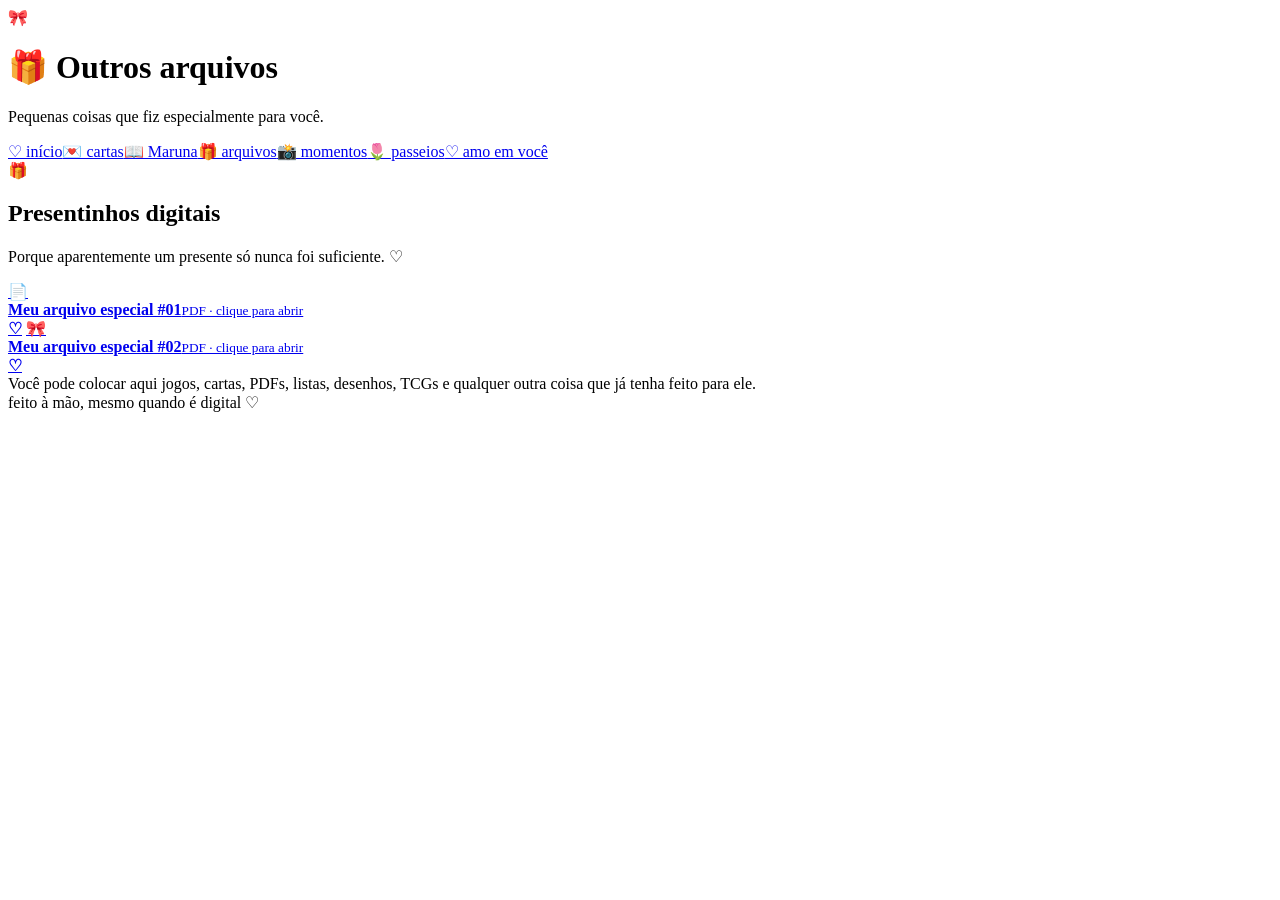
==== arquivos.html @ 55b807ca "Add files via upload" ====
<!DOCTYPE html>
<html lang="pt-BR"><head><meta charset="UTF-8"><meta name="viewport" content="width=device-width,initial-scale=1.0">
<title>Outros arquivos ♡</title><link rel="stylesheet" href="css/estilo.css"></head>
<body><header class="topo"><div class="laço">🎀</div><h1>🎁 Outros arquivos</h1><p>Pequenas coisas que fiz especialmente para você.</p><nav><a href="index.html">♡ início</a><a href="cartas.html">💌 cartas</a><a href="maruna.html">📖 Maruna</a><a class="ativo" href="arquivos.html">🎁 arquivos</a><a href="galeria.html">📸 momentos</a><a href="passeios.html">🌷 passeios</a><a href="amo-voce.html">♡ amo em você</a></nav></header>
<main class="container"><div class="titulo-pagina"><span>🎁</span><h2>Presentinhos digitais</h2><p>Porque aparentemente um presente só nunca foi suficiente. ♡</p></div>
<section class="lista-arquivos">
  <a class="arquivo" href="arquivos/meu-arquivo-01.pdf" target="_blank"><span>📄</span><div><strong>Meu arquivo especial #01</strong><small>PDF · clique para abrir</small></div><b>♡</b></a>
  <a class="arquivo" href="arquivos/meu-arquivo-02.pdf" target="_blank"><span>🎀</span><div><strong>Meu arquivo especial #02</strong><small>PDF · clique para abrir</small></div><b>♡</b></a>
</section>
<div class="dica">Você pode colocar aqui jogos, cartas, PDFs, listas, desenhos, TCGs e qualquer outra coisa que já tenha feito para ele.</div>
</main><footer>feito à mão, mesmo quando é digital ♡</footer></body></html>
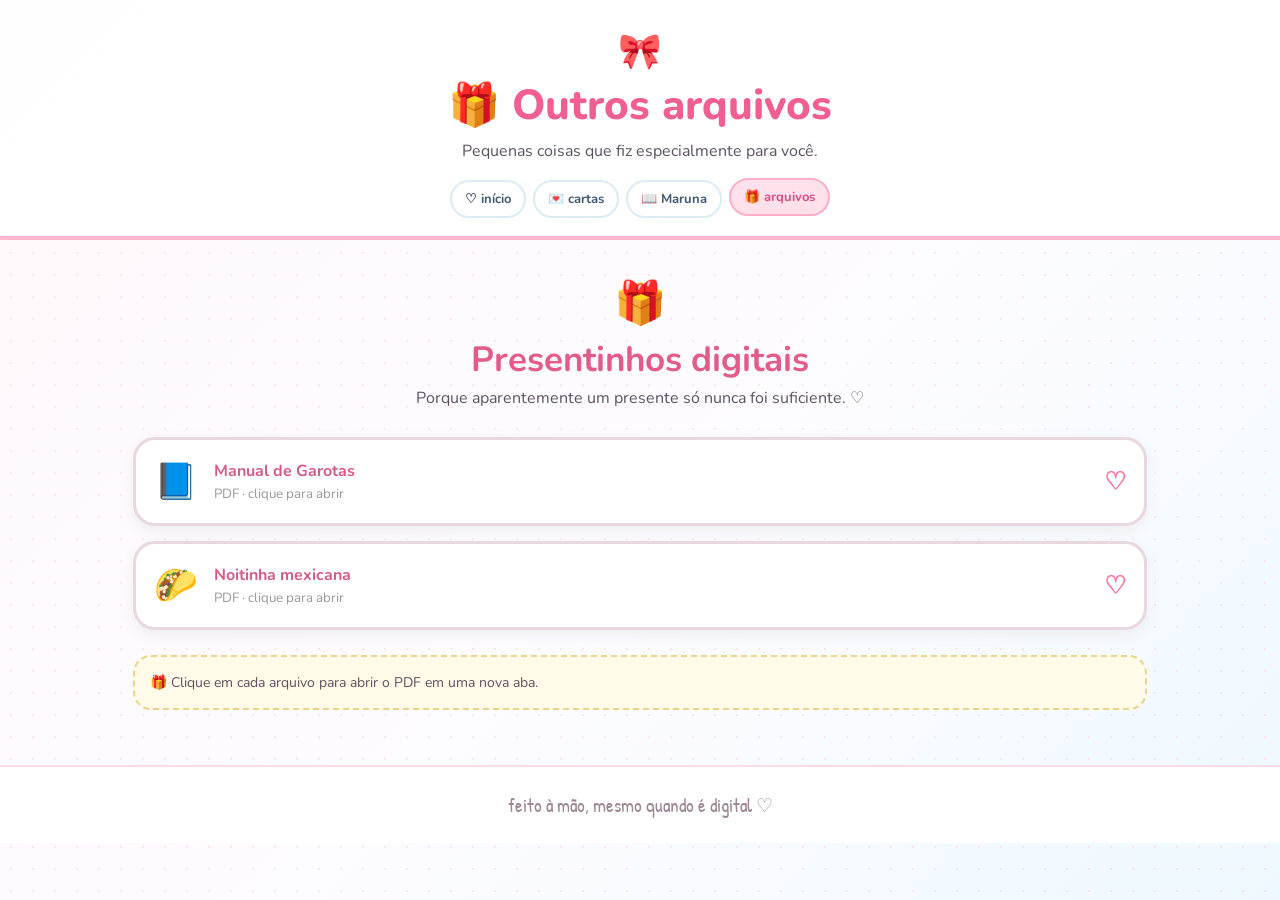
==== commit 05c68c69: "Adicionar PDFs em Outros arquivos" ====
--- a/arquivos.html
+++ b/arquivos.html
@@ -1,11 +1,19 @@
 <!DOCTYPE html>
-<html lang="pt-BR"><head><meta charset="UTF-8"><meta name="viewport" content="width=device-width,initial-scale=1.0">
-<title>Outros arquivos ♡</title><link rel="stylesheet" href="css/estilo.css"></head>
-<body><header class="topo"><div class="laço">🎀</div><h1>🎁 Outros arquivos</h1><p>Pequenas coisas que fiz especialmente para você.</p><nav><a href="index.html">♡ início</a><a href="cartas.html">💌 cartas</a><a href="maruna.html">📖 Maruna</a><a class="ativo" href="arquivos.html">🎁 arquivos</a><a href="galeria.html">📸 momentos</a><a href="passeios.html">🌷 passeios</a><a href="amo-voce.html">♡ amo em você</a></nav></header>
+<html lang="pt-BR">
+<head>
+<meta charset="UTF-8">
+<meta name="viewport" content="width=device-width,initial-scale=1.0">
+<title>Outros arquivos ♡</title>
+<link rel="stylesheet" href="estilo.css">
+</head>
+<body>
+<header class="topo"><div class="laço">🎀</div><h1>🎁 Outros arquivos</h1><p>Pequenas coisas que fiz especialmente para você.</p>
+<nav><a href="index.html">♡ início</a><a href="cartas.html">💌 cartas</a><a href="maruna.html">📖 Maruna</a><a class="ativo" href="arquivos.html">🎁 arquivos</a></nav></header>
 <main class="container"><div class="titulo-pagina"><span>🎁</span><h2>Presentinhos digitais</h2><p>Porque aparentemente um presente só nunca foi suficiente. ♡</p></div>
 <section class="lista-arquivos">
-  <a class="arquivo" href="arquivos/meu-arquivo-01.pdf" target="_blank"><span>📄</span><div><strong>Meu arquivo especial #01</strong><small>PDF · clique para abrir</small></div><b>♡</b></a>
-  <a class="arquivo" href="arquivos/meu-arquivo-02.pdf" target="_blank"><span>🎀</span><div><strong>Meu arquivo especial #02</strong><small>PDF · clique para abrir</small></div><b>♡</b></a>
+  <a class="arquivo" href="Manual%20de%20Garotas.pdf" target="_blank"><span>📘</span><div><strong>Manual de Garotas</strong><small>PDF · clique para abrir</small></div><b>♡</b></a>
+  <a class="arquivo" href="noitinha%20mexicana%20.pdf" target="_blank"><span>🌮</span><div><strong>Noitinha mexicana</strong><small>PDF · clique para abrir</small></div><b>♡</b></a>
 </section>
-<div class="dica">Você pode colocar aqui jogos, cartas, PDFs, listas, desenhos, TCGs e qualquer outra coisa que já tenha feito para ele.</div>
-</main><footer>feito à mão, mesmo quando é digital ♡</footer></body></html>+<div class="dica">🎁 Clique em cada arquivo para abrir o PDF em uma nova aba.</div>
+</main><footer>feito à mão, mesmo quando é digital ♡</footer>
+</body></html>
--- a/estilo.css
+++ b/estilo.css
@@ -0,0 +1,51 @@
+
+@import url('https://fonts.googleapis.com/css2?family=Nunito:wght@400;600;700;800&family=Patrick+Hand&display=swap');
+
+:root{
+  --pink:#ffb7cf; --hot:#ff6f9f; --light:#fff6fa; --blue:#a9d9ef;
+  --navy:#3e5870; --cream:#fff9e9; --ink:#5b5260; --white:#fff;
+}
+*{box-sizing:border-box}
+body{margin:0;background:linear-gradient(135deg,#fff7fa,#fdfcff 55%,#eef9ff);color:var(--ink);font-family:'Nunito',sans-serif;min-height:100vh}
+body:before{content:"";position:fixed;inset:0;pointer-events:none;opacity:.35;background-image:radial-gradient(#ffb7cf 1px,transparent 1px);background-size:22px 22px;z-index:-1}
+.topo{text-align:center;padding:28px 15px 18px;background:rgba(255,255,255,.88);border-bottom:4px solid var(--pink);position:relative}
+.topo h1{margin:0;color:#f15f92;font-size:clamp(25px,6vw,42px);font-weight:800}
+.topo p{margin:6px auto 18px;max-width:650px}
+.laço{font-size:35px;margin-bottom:2px}
+nav{display:flex;justify-content:center;flex-wrap:wrap;gap:7px;max-width:1000px;margin:auto}
+nav a{color:var(--navy);text-decoration:none;background:white;border:2px solid #dcecf4;border-radius:999px;padding:8px 13px;font-size:13px;font-weight:700;transition:.2s}
+nav a:hover,nav a.ativo{background:#ffe0eb;border-color:#ffadc9;color:#d94d80;transform:translateY(-2px)}
+.container{max-width:1050px;margin:auto;padding:35px 18px 55px}
+.hero{background:linear-gradient(120deg,#ffdce9,#fff,#dff3fb);border:3px solid white;box-shadow:0 10px 35px #e8cdd8;border-radius:30px;padding:42px;display:grid;grid-template-columns:120px 1fr;gap:30px;align-items:center}
+.hero-kitty{font-size:90px;text-align:center;filter:drop-shadow(0 5px 0 #fff)}
+.selo{display:inline-block;background:#ff76a5;color:#fff;padding:5px 11px;border-radius:20px;font-size:10px;font-weight:800;letter-spacing:1px}
+.hero h2{font-size:clamp(29px,5vw,50px);line-height:1.05;margin:12px 0;color:#4f6072}
+.hero h2 strong{color:#ed6193}.hero p{max-width:650px;line-height:1.7}
+.botao{display:inline-block;text-decoration:none;color:white;background:#f16b9a;border:0;border-radius:999px;padding:12px 20px;font-weight:800;box-shadow:0 5px 0 #d94f80;transition:.15s}.botao:hover{transform:translateY(2px);box-shadow:0 3px 0 #d94f80}.botao.pequeno{padding:9px 15px;font-size:13px}
+.grid-cards{display:grid;grid-template-columns:repeat(3,1fr);gap:18px;margin-top:25px}
+.card{text-decoration:none;color:var(--ink);padding:25px;border-radius:25px;border:3px solid white;box-shadow:0 7px 20px #e8dbe1;transition:.2s;min-height:175px}.card:hover{transform:translateY(-5px)}.card span{font-size:32px}.card h3{margin:10px 0 5px;color:#d85d89}.card p{font-size:14px;line-height:1.5}.rosa{background:#ffe2ed}.azul{background:#e2f5fc}.creme{background:#fff4d7}
+.bilhetinho{margin-top:25px;background:#fff;border:3px dashed #f3a9c2;border-radius:25px;padding:22px;text-align:center;box-shadow:0 5px 15px #eadde2}.bilhetinho p{line-height:1.7}.bilhetinho span{font-family:'Patrick Hand';font-size:20px;color:#e35e8c}
+.titulo-pagina{text-align:center;margin-bottom:28px}.titulo-pagina span{font-size:42px}.titulo-pagina h2{margin:4px 0;color:#e25b8b;font-size:35px}.titulo-pagina p{margin:4px 0}
+.cartas-grid,.revistas-grid{display:grid;grid-template-columns:repeat(2,1fr);gap:20px}
+.carta,.revista{background:#fff;border:3px solid #ffd1e0;border-radius:25px;padding:25px;box-shadow:0 7px 20px #eadde2;position:relative}.carta:after{content:"♡";position:absolute;right:20px;top:15px;color:#ffadc8;font-size:30px}.carta h3{color:#e05b89}.bloqueado{color:#aaa;font-size:13px}
+.capa-placeholder{height:250px;border-radius:18px;background:linear-gradient(150deg,#ffb7cf,#fff0f6);display:grid;place-items:center;text-align:center;color:#d94f80;font-weight:800;font-size:30px;letter-spacing:3px;margin-bottom:15px}.capa-placeholder small{font-size:13px;letter-spacing:2px}.capa-placeholder.azulc{background:linear-gradient(150deg,#a9d9ef,#effaff);color:#557b94}
+.lista-arquivos{display:grid;gap:15px}.arquivo{display:flex;align-items:center;gap:16px;text-decoration:none;color:var(--ink);background:white;border:3px solid #e8d7df;border-radius:22px;padding:18px;box-shadow:0 5px 15px #eee}.arquivo>span{font-size:35px}.arquivo div{flex:1}.arquivo strong{display:block;color:#d75a87}.arquivo small{display:block;margin-top:3px;color:#999}.arquivo b{color:#ff78a7;font-size:25px}
+.galeria{columns:3 220px;column-gap:16px}.galeria figure{break-inside:avoid;margin:0 0 16px;background:#fff;padding:9px;border-radius:18px;box-shadow:0 6px 16px #e5dce0;border:2px solid #fff}.galeria img{display:block;width:100%;min-height:180px;object-fit:cover;border-radius:12px;background:#fce8ef}.galeria figcaption{font-family:'Patrick Hand';font-size:18px;color:#d45d86;padding:8px 5px}
+.passeios{display:grid;gap:18px}.passeio{display:grid;grid-template-columns:75px 1fr;gap:20px;align-items:center;background:white;border:3px solid #d9edf5;border-radius:25px;padding:20px;box-shadow:0 5px 15px #e2eaee}.numero{width:65px;height:65px;border-radius:50%;display:grid;place-items:center;background:#b8e0ef;color:#466b80;font-weight:800;font-size:22px}.passeio h3{margin:0;color:#d75a87}.passeio p{margin:6px 0}
+.amores{display:grid;grid-template-columns:repeat(2,1fr);gap:15px}.amores div{background:#fff;border:3px solid #ffd5e2;border-radius:20px;padding:20px;color:#d75a87;font-weight:700;box-shadow:0 4px 12px #eee}.carta-final{margin:25px auto 0;max-width:650px;background:linear-gradient(135deg,#fff,#ffe7ef);border:3px dashed #f29fbd;border-radius:30px;text-align:center;padding:30px;box-shadow:0 7px 20px #ecdde2}.carta-final h3{color:#e15888;font-size:25px}.carta-final p{line-height:1.7}.carta-final strong{font-family:'Patrick Hand';font-size:24px;color:#df5e8a}
+.dica{margin-top:25px;background:#fffbe8;border:2px dashed #ead48b;border-radius:18px;padding:15px;line-height:1.5;font-size:14px}.dica code{background:#fff0b8;padding:2px 5px;border-radius:5px}
+footer{text-align:center;padding:25px;color:#9d8792;background:#fff;border-top:2px solid #f7dbe5;font-family:'Patrick Hand';font-size:19px}
+@media(max-width:750px){.hero{grid-template-columns:1fr;padding:28px 22px;text-align:center}.hero-kitty{font-size:65px}.grid-cards{grid-template-columns:1fr}.cartas-grid,.revistas-grid,.amores{grid-template-columns:1fr}.container{padding-top:25px}.topo{padding-top:20px}nav a{font-size:12px;padding:7px 10px}.passeio{grid-template-columns:55px 1fr}.numero{width:52px;height:52px;font-size:18px}}
+
+.contadores{margin:30px 0 5px;background:rgba(255,255,255,.88);border:3px solid white;border-radius:30px;padding:30px 22px;box-shadow:0 8px 25px #e8dce2;text-align:center}
+.contador-intro h2{color:#e15d8b;margin:10px 0 4px;font-size:clamp(24px,4vw,34px)}
+.contador-intro p{margin:0 0 22px;color:#80727b}
+.contador-grid{display:grid;grid-template-columns:repeat(3,1fr);gap:15px}
+.contador{background:linear-gradient(145deg,#fff0f5,#fff);border:3px solid #ffd1df;border-radius:23px;padding:20px 13px;box-shadow:0 5px 14px #eee0e6}
+.contador.azul-contador{background:linear-gradient(145deg,#edfaff,#fff);border-color:#c5e7f3}
+.contador-icone{font-size:30px;display:block}
+.contador h3{color:#d85b88;font-size:16px;margin:7px 0 4px}
+.contador strong{font-family:'Patrick Hand';font-size:21px;color:#64798a}
+.contador .tempo{margin:12px 0 5px;color:#e8568a;font-size:25px;font-weight:800;line-height:1.15}
+.contador small{font-size:11px;color:#93848c;display:block;line-height:1.35}
+@media(max-width:750px){.contador-grid{grid-template-columns:1fr}.contadores{padding:25px 15px}}
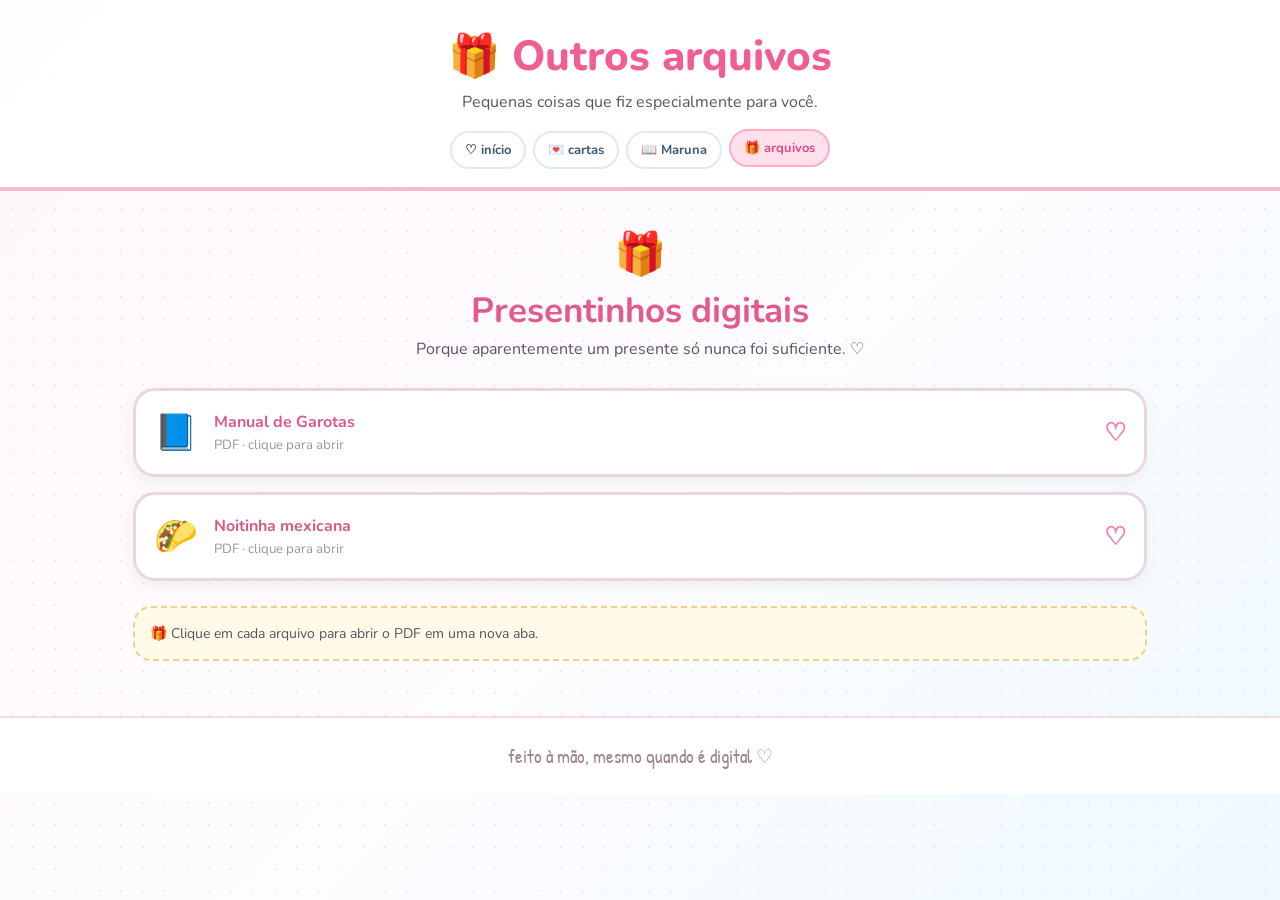
==== commit 91777227: "Update arquivos.html" ====
--- a/arquivos.html
+++ b/arquivos.html
@@ -7,7 +7,7 @@
 <link rel="stylesheet" href="estilo.css">
 </head>
 <body>
-<header class="topo"><div class="laço">🎀</div><h1>🎁 Outros arquivos</h1><p>Pequenas coisas que fiz especialmente para você.</p>
+<header class="topo"><h1>🎁 Outros arquivos</h1><p>Pequenas coisas que fiz especialmente para você.</p>
 <nav><a href="index.html">♡ início</a><a href="cartas.html">💌 cartas</a><a href="maruna.html">📖 Maruna</a><a class="ativo" href="arquivos.html">🎁 arquivos</a></nav></header>
 <main class="container"><div class="titulo-pagina"><span>🎁</span><h2>Presentinhos digitais</h2><p>Porque aparentemente um presente só nunca foi suficiente. ♡</p></div>
 <section class="lista-arquivos">
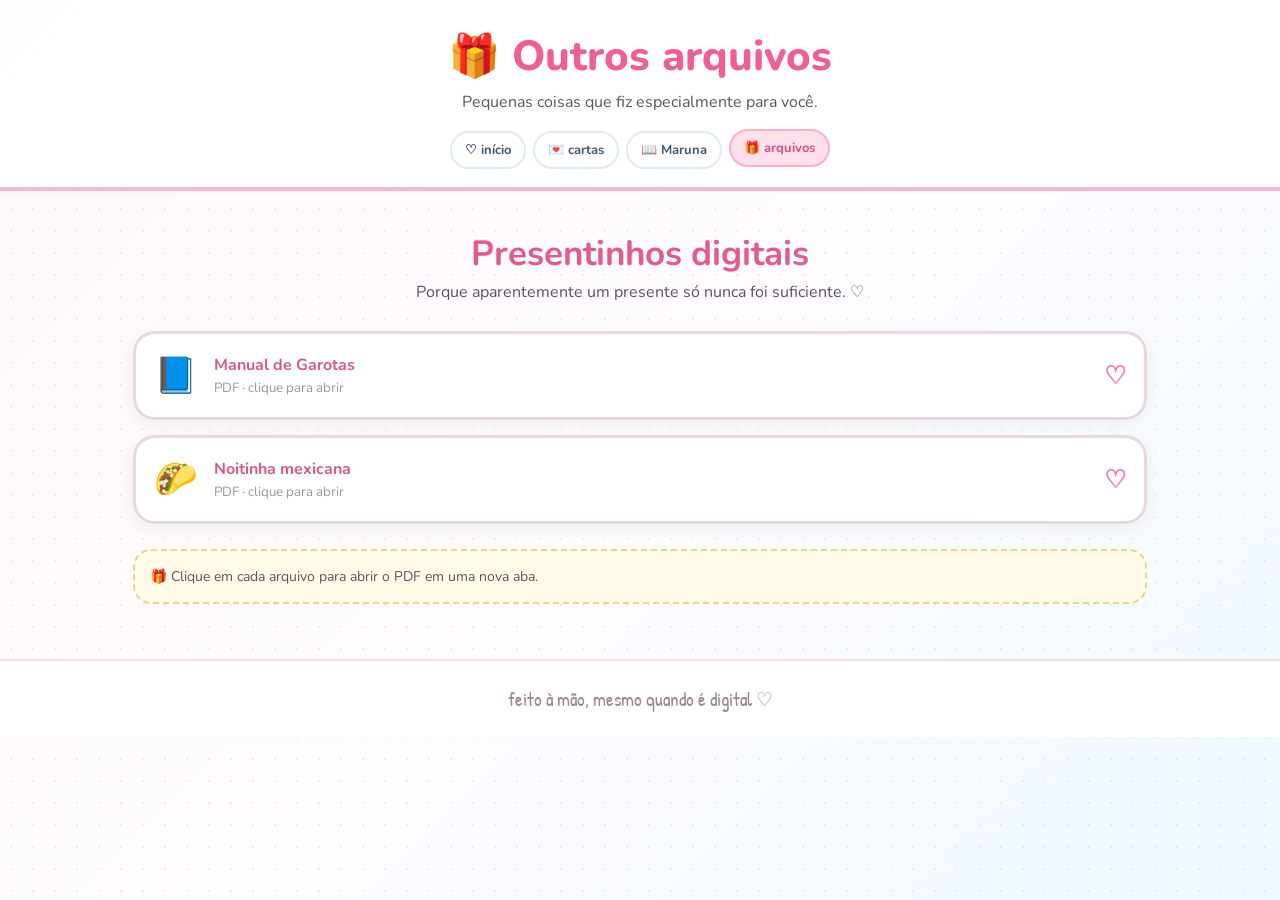
==== commit 0682f09f: "Update arquivos.html" ====
--- a/arquivos.html
+++ b/arquivos.html
@@ -9,7 +9,7 @@
 <body>
 <header class="topo"><h1>🎁 Outros arquivos</h1><p>Pequenas coisas que fiz especialmente para você.</p>
 <nav><a href="index.html">♡ início</a><a href="cartas.html">💌 cartas</a><a href="maruna.html">📖 Maruna</a><a class="ativo" href="arquivos.html">🎁 arquivos</a></nav></header>
-<main class="container"><div class="titulo-pagina"><span>🎁</span><h2>Presentinhos digitais</h2><p>Porque aparentemente um presente só nunca foi suficiente. ♡</p></div>
+<main class="container"><div class="titulo-pagina"><span></span><h2>Presentinhos digitais</h2><p>Porque aparentemente um presente só nunca foi suficiente. ♡</p></div>
 <section class="lista-arquivos">
   <a class="arquivo" href="Manual%20de%20Garotas.pdf" target="_blank"><span>📘</span><div><strong>Manual de Garotas</strong><small>PDF · clique para abrir</small></div><b>♡</b></a>
   <a class="arquivo" href="noitinha%20mexicana%20.pdf" target="_blank"><span>🌮</span><div><strong>Noitinha mexicana</strong><small>PDF · clique para abrir</small></div><b>♡</b></a>
